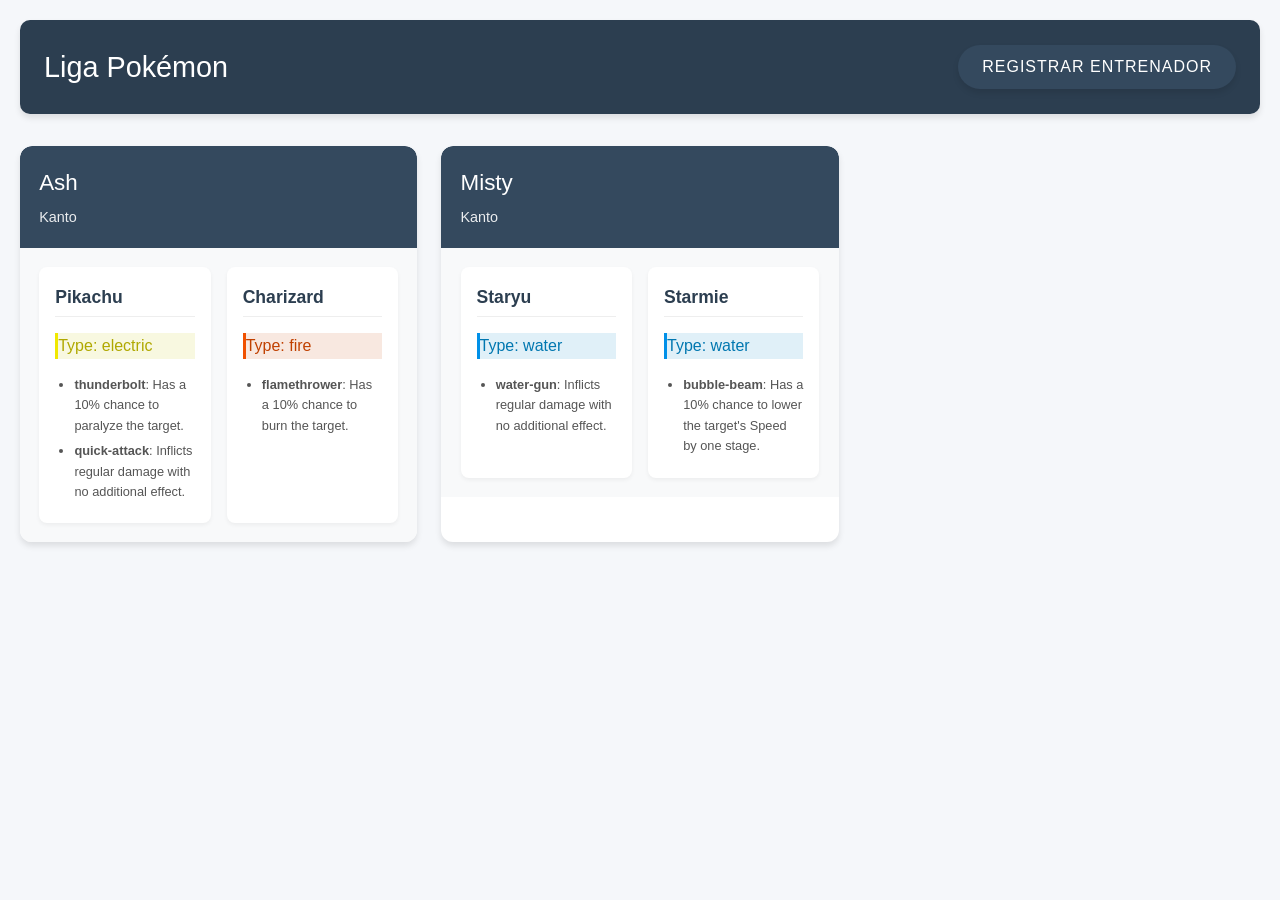
==== index.html @ a532c2db "Se agrega el Proyecto" ====
<!DOCTYPE html>
<html lang="es">
<head>
  <meta charset="UTF-8">
  <meta name="viewport" content="width=device-width, initial-scale=1.0">
  <title>Liga Pokémon - Entrenadores</title>
  <link rel="stylesheet" href="styles/main.css">
</head>
<body>
  <header>
    <h1>Liga Pokémon</h1>
    <button id="register-btn">Registrar Entrenador</button>
  </header>
  
  <main>
    <div id="trainers-container" class="trainers-grid"></div>
  </main>
  
  <script src="js/storage.js"></script>
  <script src="js/trainer.js"></script>
  <script src="js/pokemon.js"></script>
  <script src="js/main.js"></script>
</body>
</html>
---- styles/main.css ----
:root {
  --primary-color: #2c3e50;
  --secondary-color: #34495e;
  --light-color: #ecf0f1;
  --accent-color: #7f8c8d;
  --card-bg: #ffffff;
  --shadow: 0 4px 6px rgba(0, 0, 0, 0.1);
  --transition: all 0.3s ease;
  --selection-glow: rgba(44, 62, 80, 0.2);
}

body {
  font-family: 'Segoe UI', Tahoma, Geneva, Verdana, sans-serif;
  background-color: #f5f7fa;
  color: #333;
  line-height: 1.6;
  margin: 0;
  padding: 20px;
}

/* Encabezado */
header {
  background-color: var(--primary-color);
  color: white;
  padding: 1.5rem;
  border-radius: 10px;
  margin-bottom: 2rem;
  box-shadow: var(--shadow);
  display: flex;
  justify-content: space-between;
  align-items: center;
}

h1 {
  margin: 0;
  font-weight: 500;
  font-size: 1.8rem;
}

/* Botones */
button, .button {
  background-color: var(--secondary-color);
  color: white;
  border: none;
  padding: 0.8rem 1.5rem;
  border-radius: 25px;
  cursor: pointer;
  font-size: 1rem;
  transition: var(--transition);
  box-shadow: var(--shadow);
  text-transform: uppercase;
  letter-spacing: 1px;
  font-weight: 500;
}

button:hover, .button:hover {
  background-color: var(--primary-color);
  transform: translateY(-2px);
}

/* Tarjetas de Entrenadores */
.trainers-grid {
  display: grid;
  grid-template-columns: repeat(auto-fill, minmax(320px, 1fr));
  gap: 1.5rem;
}

.trainer-card {
  background-color: var(--card-bg);
  border-radius: 12px;
  overflow: hidden;
  box-shadow: var(--shadow);
  transition: var(--transition);
}

.trainer-card:hover {
  transform: translateY(-5px);
  box-shadow: 0 10px 20px rgba(0, 0, 0, 0.1);
}

.trainer-header {
  background-color: var(--secondary-color);
  color: white;
  padding: 1.2rem;
  border-top-left-radius: 12px;
  border-top-right-radius: 12px;
}

.trainer-header h2 {
  margin: 0;
  font-size: 1.4rem;
  font-weight: 500;
}

.trainer-header p {
  margin: 0.3rem 0 0;
  opacity: 0.9;
  font-size: 0.9rem;
}

/* Equipo Pokémon */
.pokemon-team {
  padding: 1.2rem;
  display: grid;
  grid-template-columns: repeat(auto-fill, minmax(140px, 1fr));
  gap: 1rem;
  background-color: #f8f9fa;
}

.pokemon-card {
  background-color: white;
  border-radius: 8px;
  padding: 1rem;
  box-shadow: 0 2px 4px rgba(0, 0, 0, 0.05);
  transition: var(--transition);
}

.pokemon-card:hover {
  box-shadow: 0 5px 15px rgba(0, 0, 0, 0.1);
}

.pokemon-card h3 {
  margin: 0 0 0.5rem;
  font-size: 1.1rem;
  color: var(--primary-color);
  border-bottom: 1px solid #eee;
  padding-bottom: 0.3rem;
}

/* Formulario de Registro */
.register-container {
  max-width: 800px;
  margin: 0 auto;
  background-color: white;
  border-radius: 12px;
  box-shadow: var(--shadow);
  padding: 2rem;
}

.trainer-form {
  display: flex;
  flex-direction: column;
  gap: 1.5rem;
}

.form-group {
  display: flex;
  flex-direction: column;
}

.form-group label {
  margin-bottom: 0.5rem;
  font-weight: 500;
  color: var(--secondary-color);
}

.form-group input {
  padding: 0.8rem;
  border: 1px solid #ddd;
  border-radius: 8px;
  font-size: 1rem;
  transition: var(--transition);
}

.form-group input:focus {
  border-color: var(--accent-color);
  outline: none;
  box-shadow: 0 0 0 3px rgba(127, 140, 141, 0.2);
}

/* Paginación */
.pagination-controls {
  display: flex;
  justify-content: center;
  align-items: center;
  gap: 15px;
  margin: 20px 0;
}

.page-button {
  background-color: var(--light-color);
  color: var(--primary-color);
  border: none;
  padding: 0.6rem 1.2rem;
  border-radius: 20px;
  cursor: pointer;
  transition: var(--transition);
}

.page-button:hover {
  background-color: #d5dbdb;
}

.page-button:disabled {
  opacity: 0.5;
  cursor: not-allowed;
}

.page-info {
  font-weight: 500;
  color: var(--secondary-color);
}

/* Grid de Pokémon - Efectos Mejorados */
#pokemon-grid {
  display: flex;
  flex-wrap: wrap;
  gap: 12px;
  margin: 20px 0;
  padding-bottom: 15px;
}

.pokemon-selection-card {
  flex: 0 0 auto;
  width: 120px;
  background-color: white;
  border: 2px solid #e0e0e0;
  border-radius: 10px;
  padding: 12px;
  display: flex;
  flex-direction: column;
  align-items: center;
  cursor: pointer;
  transition: all 0.4s cubic-bezier(0.25, 0.8, 0.25, 1);
  box-shadow: 0 2px 5px rgba(0,0,0,0.1);
  position: relative;
  overflow: hidden;
}

.pokemon-selection-card:hover {
  transform: translateY(-5px);
  box-shadow: 0 6px 12px rgba(0,0,0,0.15);
  border-color: var(--accent-color);
}

/* Estado seleccionado */
.pokemon-selection-card.selected {
  animation: cardSelected 0.6s ease forwards;
  border: 2px solid var(--primary-color);
  background: linear-gradient(to bottom, #ffffff 0%, #f8f9fa 100%);
  box-shadow: 0 5px 15px var(--selection-glow);
}

@keyframes cardSelected {
  0% { transform: translateY(0) scale(1); }
  50% { transform: translateY(-8px) scale(1.05); }
  100% { transform: translateY(-3px) scale(1.03); }
}

/* Indicador "Seleccionado" */
.pokemon-selection-card.selected::after {
  content: "✓ SELECCIONADO";
  position: absolute;
  top: 8px;
  right: 8px;
  background-color: var(--primary-color);
  color: white;
  padding: 3px 6px;
  border-radius: 10px;
  font-size: 9px;
  font-weight: bold;
  text-transform: uppercase;
  letter-spacing: 0.5px;
  box-shadow: 0 2px 4px rgba(0,0,0,0.1);
  animation: fadeIn 0.3s ease-out;
  z-index: 2;
}

@keyframes fadeIn {
  from { opacity: 0; transform: translateY(-5px); }
  to { opacity: 1; transform: translateY(0); }
}

/* Efecto de halo */
.pokemon-selection-card.selected::before {
  content: "";
  position: absolute;
  top: -2px;
  left: -2px;
  right: -2px;
  bottom: -2px;
  border-radius: 8px;
  background: radial-gradient(circle at center, rgba(44, 62, 80, 0.1) 0%, transparent 70%);
  animation: pulseGlow 2s infinite;
  z-index: 1;
}

@keyframes pulseGlow {
  0%, 100% { opacity: 0.6; }
  50% { opacity: 0.9; }
}

/* Imagen del Pokémon seleccionado */
.pokemon-selection-card.selected img {
  animation: float 3s ease-in-out infinite;
  filter: drop-shadow(0 3px 5px rgba(44, 62, 80, 0.2));
}

@keyframes float {
  0%, 100% { transform: translateY(0) rotate(0deg); }
  50% { transform: translateY(-6px) rotate(2deg); }
}

.pokemon-selection-card img {
  width: 64px;
  height: 64px;
  object-fit: contain;
  margin-bottom: 8px;
  transition: all 0.3s ease;
}

.pokemon-selection-card p {
  margin: 0;
  font-size: 14px;
  text-align: center;
  color: var(--primary-color);
  font-weight: 500;
}

/* Contador de selección mejorado */
.selected-counter {
  position: relative;
  display: inline-block;
  padding: 8px 16px;
  background: white;
  border-radius: 20px;
  font-weight: 600;
  color: var(--primary-color);
  box-shadow: 0 3px 10px rgba(0,0,0,0.1);
  border: 2px solid var(--accent-color);
  overflow: hidden;
  transition: all 0.4s ease;
  text-align: center;
  margin: 1rem 0;
}

.selected-counter::after {
  content: "";
  position: absolute;
  top: 0;
  left: 0;
  width: var(--selection-progress, 0%);
  height: 100%;
  background: linear-gradient(90deg, rgba(127, 140, 141, 0.1) 0%, rgba(236, 240, 241, 0.3) 100%);
  transition: width 0.6s ease;
  z-index: 0;
}

/* Tipos de Pokémon mejorados */
.type-electric { 
  background-color: #f8f8e0;
  color: #b0a800;
  border-left: 3px solid #f0e800;
}

.type-water { 
  background-color: #e0f0f8;
  color: #0077b0;
  border-left: 3px solid #0090e8;
}

.type-fire { 
  background-color: #f8e8e0;
  color: #c04000;
  border-left: 3px solid #f05000;
}

.type-grass { 
  background-color: #e8f8e0;
  color: #40a000;
  border-left: 3px solid #50c000;
}

.type-normal { 
  background-color: #f0f0f0;
  color: #707070;
  border-left: 3px solid #a0a0a0;
}

/* Movimientos Pokémon */
.pokemon-card ul {
  padding-left: 1.2rem;
  margin: 0.5rem 0 0;
}

.pokemon-card li {
  font-size: 0.8rem;
  margin-bottom: 0.3rem;
  color: #555;
}

/* Botón de enviar */
.submit-button {
  background-color: var(--primary-color);
  color: white;
  border: none;
  padding: 1rem;
  border-radius: 8px;
  font-size: 1rem;
  font-weight: 500;
  cursor: pointer;
  transition: var(--transition);
  margin-top: 1rem;
  text-transform: uppercase;
  letter-spacing: 1px;
}

.submit-button:hover {
  background-color: var(--secondary-color);
  transform: translateY(-2px);
  box-shadow: 0 4px 8px rgba(0, 0, 0, 0.1);
}

/* Efecto de shake para el contador */
.selected-counter.shake {
  animation: shake 0.5s ease;
}

@keyframes shake {
  0%, 100% { transform: translateX(0); }
  20%, 60% { transform: translateX(-5px); }
  40%, 80% { transform: translateX(5px); }
}

/* Efecto de completado */
.selected-counter.completed {
  animation: celebration 0.8s ease;
  background: linear-gradient(to right, var(--light-color), var(--accent-color));
  color: white;
  border-color: var(--primary-color);
}

@keyframes celebration {
  0%, 100% { transform: scale(1); }
  25%, 75% { transform: scale(1.05); }
  50% { transform: scale(1.08); }
}
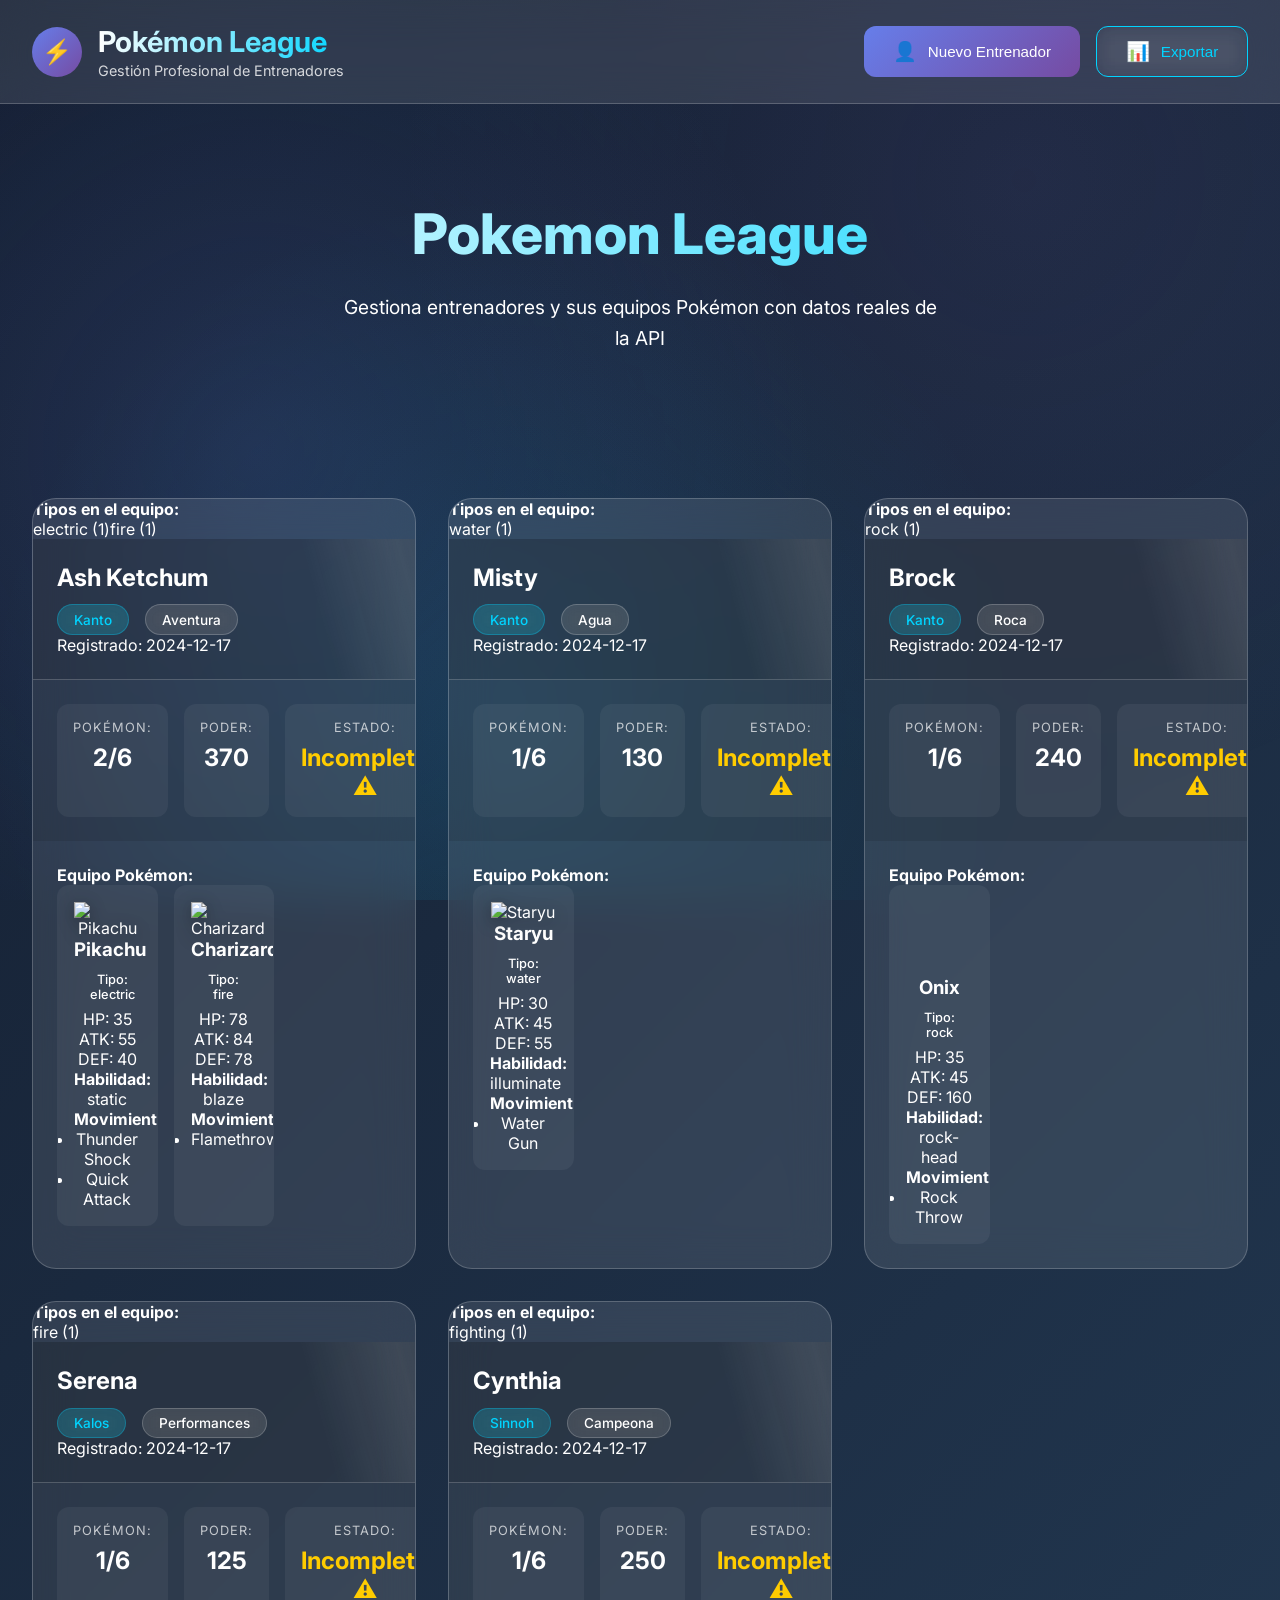
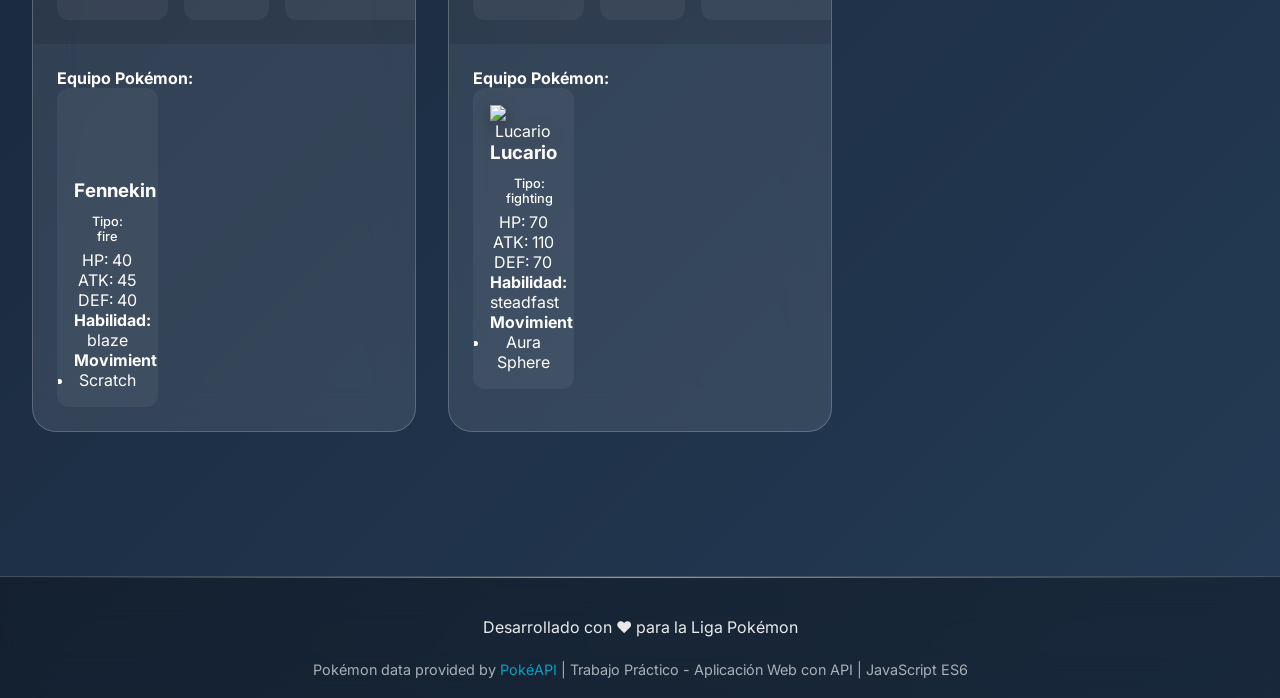
==== commit e209df9a: "update" ====
--- a/index.html
+++ b/index.html
@@ -3,22 +3,95 @@
 <head>
   <meta charset="UTF-8">
   <meta name="viewport" content="width=device-width, initial-scale=1.0">
-  <title>Liga Pokémon - Entrenadores</title>
+  <title>Pokémon League | Gestión de Entrenadores</title>
   <link rel="stylesheet" href="styles/main.css">
+  <link rel="preconnect" href="https://fonts.googleapis.com">
+  <link rel="preconnect" href="https://fonts.gstatic.com" crossorigin>
+  <link href="https://fonts.googleapis.com/css2?family=Inter:wght@300;400;500;600;700;800&display=swap" rel="stylesheet">
+  <link rel="icon" type="image/x-icon" href="https://img.icons8.com/color/96/000000/pokeball.png">
 </head>
 <body>
+  <!-- Header Elegante -->
   <header>
-    <h1>Liga Pokémon</h1>
-    <button id="register-btn">Registrar Entrenador</button>
+    <div class="header-content">
+      <div class="logo-container">
+        <div class="logo">
+          <span style="color: white;">⚡</span>
+        </div>
+        <div class="logo-text">
+          <h1>Pokémon League</h1>
+          <p class="subtitle">Gestión Profesional de Entrenadores</p>
+        </div>
+      </div>
+      
+      <div class="header-actions">
+        <button id="register-btn" class="button primary">
+          <span class="button-icon">👤</span> Nuevo Entrenador
+        </button>
+        <button onclick="exportData()" class="button secondary" title="Exportar datos">
+          <span class="button-icon">📊</span> Exportar
+        </button>
+      </div>
+    </div>
   </header>
-  
-  <main>
-    <div id="trainers-container" class="trainers-grid"></div>
+
+  <!-- Hero Section -->
+  <main class="container">
+    <section class="hero-section">
+      <h1 class="hero-title">Pokemon League</h1>
+      <p class="hero-subtitle">
+        Gestiona entrenadores y sus equipos Pokémon con datos reales de la API
+      </p>
+      
+    </section>
+
+    <!-- Loading Indicator -->
+    <div id="loading" class="loading-indicator">
+      <div class="spinner"></div>
+      <p>Cargando datos desde servidor...</p>
+    </div>
+
+    <!-- Trainer Cards Grid -->
+    <section id="trainers-container" class="trainers-grid">
+      <!-- Las cards se generarán dinámicamente -->
+    </section>
   </main>
-  
+
+  <!-- Footer Elegante -->
+  <footer>
+    <p>Desarrollado con ❤️ para la Liga Pokémon</p>
+    <p class="footer-note">
+      Pokémon data provided by <a href="https://pokeapi.co/" target="_blank">PokéAPI</a> | 
+      Trabajo Práctico - Aplicación Web con API | JavaScript ES6
+    </p>
+  </footer>
+
+  <!-- Scripts -->
+  <script src="js/pokemon.js"></script>
+  <script src="js/trainer.js"></script>
   <script src="js/storage.js"></script>
-  <script src="js/trainer.js"></script>
-  <script src="js/pokemon.js"></script>
+  <script>
+    
+    // Export function
+    window.exportData = async function() {
+      try {
+        const trainers = await StorageHandler.loadTrainers();
+        const data = JSON.stringify(trainers.map(t => t.toJSON()), null, 2);
+        const blob = new Blob([data], { type: 'application/json' });
+        const url = URL.createObjectURL(blob);
+        const a = document.createElement('a');
+        a.href = url;
+        a.download = `entrenadores_${new Date().toISOString().slice(0,10)}.json`;
+        document.body.appendChild(a);
+        a.click();
+        document.body.removeChild(a);
+        URL.revokeObjectURL(url);
+        alert('✅ Datos exportados exitosamente');
+      } catch (error) {
+        alert('❌ Error exportando datos');
+      }
+    };
+  </script>
   <script src="js/main.js"></script>
 </body>
 </html>
--- a/styles/main.css
+++ b/styles/main.css
@@ -1,194 +1,610 @@
+/* ===== VARIABLES CSS MODERNAS ===== */
 :root {
-  --primary-color: #2c3e50;
-  --secondary-color: #34495e;
-  --light-color: #ecf0f1;
-  --accent-color: #7f8c8d;
-  --card-bg: #ffffff;
-  --shadow: 0 4px 6px rgba(0, 0, 0, 0.1);
-  --transition: all 0.3s ease;
-  --selection-glow: rgba(44, 62, 80, 0.2);
+  --primary-gradient: linear-gradient(135deg, #667eea 0%, #764ba2 100%);
+  --secondary-gradient: linear-gradient(135deg, #f093fb 0%, #f5576c 100%);
+  --dark-gradient: linear-gradient(135deg, #141E30 0%, #243B55 100%);
+  --glass-bg: rgba(255, 255, 255, 0.1);
+  --glass-border: rgba(255, 255, 255, 0.2);
+  --shadow-primary: 0 20px 60px rgba(102, 126, 234, 0.3);
+  --shadow-secondary: 0 10px 40px rgba(118, 75, 162, 0.2);
+  --card-shadow: 0 8px 32px rgba(31, 38, 135, 0.37);
+  --text-primary: #ffffff;
+  --text-secondary: rgba(255, 255, 255, 0.9);
+  --accent-color: #00d4ff;
+  --success-color: #00ff88;
+  --warning-color: #ffcc00;
+  --danger-color: #ff4757;
+  --transition-smooth: all 0.4s cubic-bezier(0.4, 0, 0.2, 1);
+  --border-radius-lg: 24px;
+  --border-radius-md: 16px;
+  --border-radius-sm: 12px;
+}
+
+/* ===== RESET Y ESTILOS BASE ===== */
+* {
+  margin: 0;
+  padding: 0;
+  box-sizing: border-box;
+}
+
+html {
+  scroll-behavior: smooth;
 }
 
 body {
-  font-family: 'Segoe UI', Tahoma, Geneva, Verdana, sans-serif;
-  background-color: #f5f7fa;
-  color: #333;
+  font-family: 'Inter', -apple-system, BlinkMacSystemFont, 'Segoe UI', Roboto, sans-serif;
+  background: var(--dark-gradient);
+  color: var(--text-primary);
+  min-height: 100vh;
+  position: relative;
+  overflow-x: hidden;
+}
+
+/* Efecto de partículas en el fondo */
+body::before {
+  content: '';
+  position: fixed;
+  top: 0;
+  left: 0;
+  width: 100%;
+  height: 100%;
+  background: 
+    radial-gradient(circle at 20% 50%, rgba(102, 126, 234, 0.15) 0%, transparent 50%),
+    radial-gradient(circle at 80% 20%, rgba(118, 75, 162, 0.1) 0%, transparent 50%),
+    radial-gradient(circle at 40% 80%, rgba(0, 212, 255, 0.1) 0%, transparent 50%);
+  z-index: -1;
+}
+
+/* ===== HEADER ELEGANTE ===== */
+header {
+  background: var(--glass-bg);
+  backdrop-filter: blur(20px);
+  -webkit-backdrop-filter: blur(20px);
+  border-bottom: 1px solid var(--glass-border);
+  padding: 1.5rem 2rem;
+  position: sticky;
+  top: 0;
+  z-index: 1000;
+  animation: slideDown 0.6s ease;
+}
+
+.header-content {
+  display: flex;
+  justify-content: space-between;
+  align-items: center;
+  max-width: 1400px;
+  margin: 0 auto;
+}
+
+.logo-container {
+  display: flex;
+  align-items: center;
+  gap: 1rem;
+}
+
+.logo {
+  width: 50px;
+  height: 50px;
+  background: var(--primary-gradient);
+  border-radius: 50%;
+  display: flex;
+  align-items: center;
+  justify-content: center;
+  font-size: 1.5rem;
+  animation: float 3s ease-in-out infinite;
+}
+
+.logo-text {
+  display: flex;
+  flex-direction: column;
+}
+
+.logo-text h1 {
+  font-size: 1.8rem;
+  font-weight: 700;
+  background: linear-gradient(to right, #fff, var(--accent-color));
+  -webkit-background-clip: text;
+  -webkit-text-fill-color: transparent;
+  background-clip: text;
+}
+
+.logo-text .subtitle {
+  font-size: 0.9rem;
+  opacity: 0.8;
+  margin-top: 0.2rem;
+}
+
+.header-actions {
+  display: flex;
+  gap: 1rem;
+}
+
+/* ===== BOTONES PREMIUM ===== */
+.button {
+  position: relative;
+  background: var(--glass-bg);
+  border: 1px solid var(--glass-border);
+  color: white;
+  padding: 0.8rem 1.8rem;
+  border-radius: var(--border-radius-sm);
+  font-size: 0.95rem;
+  font-weight: 500;
+  cursor: pointer;
+  transition: var(--transition-smooth);
+  overflow: hidden;
+  backdrop-filter: blur(10px);
+  display: inline-flex;
+  align-items: center;
+  gap: 0.7rem;
+  text-decoration: none;
+}
+
+.button::before {
+  content: '';
+  position: absolute;
+  top: 0;
+  left: -100%;
+  width: 100%;
+  height: 100%;
+  background: linear-gradient(90deg, transparent, rgba(255, 255, 255, 0.2), transparent);
+  transition: left 0.6s;
+}
+
+.button:hover {
+  transform: translateY(-2px);
+  box-shadow: var(--shadow-primary);
+  background: rgba(255, 255, 255, 0.15);
+}
+
+.button:hover::before {
+  left: 100%;
+}
+
+.button.primary {
+  background: var(--primary-gradient);
+  border: none;
+}
+
+.button.secondary {
+  background: transparent;
+  border: 1px solid var(--accent-color);
+  color: var(--accent-color);
+}
+
+.button-icon {
+  font-size: 1.2rem;
+  transition: transform 0.3s ease;
+}
+
+.button:hover .button-icon {
+  transform: scale(1.2);
+}
+
+/* ===== MAIN CONTAINER ===== */
+.container {
+  max-width: 1400px;
+  margin: 0 auto;
+  padding: 2rem;
+}
+
+/* ===== HERO SECTION ===== */
+.hero-section {
+  text-align: center;
+  padding: 4rem 2rem;
+  margin-bottom: 3rem;
+}
+
+.hero-title {
+  font-size: 3.5rem;
+  font-weight: 800;
+  background: linear-gradient(to right, #fff, var(--accent-color));
+  -webkit-background-clip: text;
+  -webkit-text-fill-color: transparent;
+  background-clip: text;
+  margin-bottom: 1.5rem;
+  animation: fadeInUp 0.8s ease;
+}
+
+.hero-subtitle {
+  font-size: 1.2rem;
+  opacity: 0.9;
+  max-width: 600px;
+  margin: 0 auto 2rem;
   line-height: 1.6;
-  margin: 0;
-  padding: 20px;
-}
-
-/* Encabezado */
-header {
-  background-color: var(--primary-color);
+  animation: fadeInUp 0.8s ease 0.2s both;
+}
+
+
+/* ===== TRAINER CARDS ELEGANTES ===== */
+.trainers-grid {
+  display: grid;
+  grid-template-columns: repeat(auto-fill, minmax(380px, 1fr));
+  gap: 2rem;
+  margin: 3rem 0;
+}
+
+.trainer-card {
+  background: var(--glass-bg);
+  backdrop-filter: blur(20px);
+  border: 1px solid var(--glass-border);
+  border-radius: var(--border-radius-lg);
+  overflow: hidden;
+  transition: var(--transition-smooth);
+  position: relative;
+  animation: fadeIn 0.6s ease;
+}
+
+.trainer-card::before {
+  content: '';
+  position: absolute;
+  top: 0;
+  left: 0;
+  right: 0;
+  height: 4px;
+  background: var(--primary-gradient);
+  opacity: 0;
+  transition: opacity 0.3s ease;
+}
+
+.trainer-card:hover {
+  transform: translateY(-10px);
+  box-shadow: var(--shadow-primary);
+}
+
+.trainer-card:hover::before {
+  opacity: 1;
+}
+
+.trainer-header {
+  padding: 1.5rem;
+  background: rgba(0, 0, 0, 0.2);
+  border-bottom: 1px solid var(--glass-border);
+  position: relative;
+  overflow: hidden;
+}
+
+.trainer-header::after {
+  content: '';
+  position: absolute;
+  top: -50%;
+  right: -50%;
+  width: 100%;
+  height: 200%;
+  background: linear-gradient(45deg, transparent 30%, rgba(255, 255, 255, 0.1) 50%, transparent 70%);
+  transform: rotate(30deg);
+  animation: shine 3s infinite linear;
+}
+
+.trainer-avatar {
+  width: 70px;
+  height: 70px;
+  background: var(--secondary-gradient);
+  border-radius: 50%;
+  margin-bottom: 1rem;
+  display: flex;
+  align-items: center;
+  justify-content: center;
+  font-size: 1.8rem;
+  font-weight: bold;
+  box-shadow: 0 4px 20px rgba(0, 0, 0, 0.3);
+}
+
+.trainer-name {
+  font-size: 1.5rem;
+  font-weight: 600;
+  margin-bottom: 0.5rem;
+}
+
+.trainer-info {
+  display: flex;
+  gap: 1rem;
+  margin-top: 0.8rem;
+}
+
+.region-badge, .specialty-badge {
+  padding: 0.4rem 1rem;
+  border-radius: 20px;
+  font-size: 0.85rem;
+  font-weight: 500;
+  backdrop-filter: blur(10px);
+}
+
+.region-badge {
+  background: rgba(0, 212, 255, 0.2);
+  color: var(--accent-color);
+  border: 1px solid rgba(0, 212, 255, 0.3);
+}
+
+.specialty-badge {
+  background: rgba(255, 255, 255, 0.1);
   color: white;
+  border: 1px solid rgba(255, 255, 255, 0.2);
+}
+
+.trainer-stats {
+  display: grid;
+  grid-template-columns: repeat(3, 1fr);
+  gap: 1rem;
   padding: 1.5rem;
-  border-radius: 10px;
-  margin-bottom: 2rem;
-  box-shadow: var(--shadow);
-  display: flex;
-  justify-content: space-between;
-  align-items: center;
-}
-
-h1 {
-  margin: 0;
-  font-weight: 500;
-  font-size: 1.8rem;
-}
-
-/* Botones */
-button, .button {
-  background-color: var(--secondary-color);
-  color: white;
-  border: none;
-  padding: 0.8rem 1.5rem;
-  border-radius: 25px;
-  cursor: pointer;
-  font-size: 1rem;
-  transition: var(--transition);
-  box-shadow: var(--shadow);
+  background: rgba(0, 0, 0, 0.1);
+}
+
+.stat {
+  text-align: center;
+  padding: 1rem;
+  background: rgba(255, 255, 255, 0.05);
+  border-radius: var(--border-radius-sm);
+  transition: var(--transition-smooth);
+}
+
+.stat:hover {
+  background: rgba(255, 255, 255, 0.1);
+  transform: translateY(-2px);
+}
+
+.stat-label {
+  display: block;
+  font-size: 0.8rem;
+  opacity: 0.7;
+  margin-bottom: 0.5rem;
   text-transform: uppercase;
   letter-spacing: 1px;
+}
+
+.stat-value {
+  display: block;
+  font-size: 1.5rem;
+  font-weight: 700;
+}
+
+.stat-value.complete {
+  color: var(--success-color);
+}
+
+.stat-value.incomplete {
+  color: var(--warning-color);
+}
+
+/* ===== POKÉMON CARDS EN EQUIPO ===== */
+.pokemon-team {
+  padding: 1.5rem;
+}
+
+.team-title {
+  font-size: 1.1rem;
+  font-weight: 600;
+  margin-bottom: 1.2rem;
+  display: flex;
+  align-items: center;
+  gap: 0.5rem;
+}
+
+.team-title::before {
+  content: '⚡';
+  font-size: 1.2rem;
+}
+
+.team-grid {
+  display: grid;
+  grid-template-columns: repeat(3, 1fr);
+  gap: 1rem;
+}
+
+.pokemon-card {
+  background: rgba(255, 255, 255, 0.05);
+  border-radius: var(--border-radius-sm);
+  padding: 1rem;
+  text-align: center;
+  transition: var(--transition-smooth);
+  border: 1px solid transparent;
+  position: relative;
+  overflow: hidden;
+}
+
+.pokemon-card:hover {
+  background: rgba(255, 255, 255, 0.1);
+  border-color: var(--glass-border);
+  transform: translateY(-3px);
+}
+
+.pokemon-card img {
+  width: 70px;
+  height: 70px;
+  filter: drop-shadow(0 4px 8px rgba(0, 0, 0, 0.3));
+  transition: transform 0.3s ease;
+}
+
+.pokemon-card:hover img {
+  transform: scale(1.1) rotate(5deg);
+}
+
+.pokemon-name {
+  font-size: 0.9rem;
+  font-weight: 600;
+  margin: 0.5rem 0;
+}
+
+.pokemon-type {
+  font-size: 0.75rem;
+  padding: 0.3rem 0.8rem;
+  border-radius: 15px;
+  display: inline-block;
   font-weight: 500;
-}
-
-button:hover, .button:hover {
-  background-color: var(--primary-color);
+  margin-top: 0.3rem;
+}
+
+/* ===== FORMULARIO DE REGISTRO PREMIUM ===== */
+.form-container {
+  background: var(--glass-bg);
+  backdrop-filter: blur(20px);
+  border: 1px solid var(--glass-border);
+  border-radius: var(--border-radius-lg);
+  padding: 2.5rem;
+  margin: 3rem auto;
+  max-width: 900px;
+  animation: fadeIn 0.8s ease;
+  position: relative;
+  overflow: hidden;
+}
+
+.form-container::before {
+  content: '';
+  position: absolute;
+  top: -50%;
+  left: -50%;
+  width: 200%;
+  height: 200%;
+  background: radial-gradient(circle, rgba(255,255,255,0.1) 0%, transparent 70%);
+  z-index: -1;
+}
+
+.form-section {
+  margin-bottom: 2.5rem;
+  padding-bottom: 2rem;
+  border-bottom: 1px solid var(--glass-border);
+  animation: slideInLeft 0.6s ease;
+}
+
+.form-section:last-child {
+  border-bottom: none;
+}
+
+.form-section h2 {
+  font-size: 1.8rem;
+  font-weight: 600;
+  margin-bottom: 1.5rem;
+  background: linear-gradient(to right, #fff, var(--accent-color));
+  -webkit-background-clip: text;
+  -webkit-text-fill-color: transparent;
+  background-clip: text;
+}
+
+.section-description {
+  color: var(--text-secondary);
+  line-height: 1.6;
+  margin-bottom: 2rem;
+  font-size: 1rem;
+}
+
+.form-group {
+  margin-bottom: 1.8rem;
+  animation: fadeInUp 0.5s ease;
+}
+
+.form-group label {
+  display: block;
+  margin-bottom: 0.7rem;
+  font-weight: 500;
+  font-size: 0.95rem;
+  color: var(--text-secondary);
+}
+
+.required {
+  color: var(--danger-color);
+  margin-right: 0.3rem;
+}
+
+.form-group input {
+  width: 100%;
+  padding: 1rem 1.2rem;
+  background: rgba(255, 255, 255, 0.07);
+  border: 1px solid var(--glass-border);
+  border-radius: var(--border-radius-sm);
+  color: white;
+  font-size: 1rem;
+  transition: var(--transition-smooth);
+  font-family: 'Inter', sans-serif;
+}
+
+.form-group input:focus {
+  outline: none;
+  border-color: var(--accent-color);
+  background: rgba(255, 255, 255, 0.1);
+  box-shadow: 0 0 0 3px rgba(0, 212, 255, 0.1);
+}
+
+.form-group input::placeholder {
+  color: rgba(255, 255, 255, 0.5);
+}
+
+.help-text {
+  font-size: 0.85rem;
+  color: rgba(255, 255, 255, 0.6);
+  margin-top: 0.5rem;
+}
+
+/* ===== SELECTOR DE POKÉMON ===== */
+.selection-info {
+  display: flex;
+  justify-content: space-between;
+  align-items: center;
+  margin-bottom: 2rem;
+  flex-wrap: wrap;
+  gap: 1.5rem;
+  animation: fadeInUp 0.6s ease;
+}
+
+.selected-counter {
+  background: var(--primary-gradient);
+  padding: 1rem 2rem;
+  border-radius: var(--border-radius-sm);
+  font-weight: 600;
+  font-size: 1.1rem;
+  box-shadow: var(--shadow-primary);
+  transition: var(--transition-smooth);
+  position: relative;
+  overflow: hidden;
+}
+
+.selected-counter.completed {
+  background: var(--success-color);
+  color: #000;
+  animation: pulse 2s infinite;
+}
+
+.search-box input {
+  padding: 0.9rem 1.5rem;
+  background: rgba(255, 255, 255, 0.07);
+  border: 1px solid var(--glass-border);
+  border-radius: var(--border-radius-sm);
+  color: white;
+  width: 300px;
+  font-size: 0.95rem;
+  transition: var(--transition-smooth);
+}
+
+.search-box input:focus {
+  outline: none;
+  border-color: var(--accent-color);
+  box-shadow: 0 0 0 3px rgba(0, 212, 255, 0.1);
+}
+
+.pagination-controls {
+  display: flex;
+  justify-content: center;
+  align-items: center;
+  gap: 1.5rem;
+  margin: 2rem 0;
+  animation: fadeInUp 0.6s ease 0.2s both;
+}
+
+.page-button {
+  background: rgba(255, 255, 255, 0.1);
+  border: 1px solid var(--glass-border);
+  color: white;
+  padding: 0.8rem 1.5rem;
+  border-radius: var(--border-radius-sm);
+  cursor: pointer;
+  transition: var(--transition-smooth);
+  display: flex;
+  align-items: center;
+  gap: 0.5rem;
+  font-weight: 500;
+}
+
+.page-button:hover:not(:disabled) {
+  background: rgba(255, 255, 255, 0.2);
   transform: translateY(-2px);
-}
-
-/* Tarjetas de Entrenadores */
-.trainers-grid {
-  display: grid;
-  grid-template-columns: repeat(auto-fill, minmax(320px, 1fr));
-  gap: 1.5rem;
-}
-
-.trainer-card {
-  background-color: var(--card-bg);
-  border-radius: 12px;
-  overflow: hidden;
-  box-shadow: var(--shadow);
-  transition: var(--transition);
-}
-
-.trainer-card:hover {
-  transform: translateY(-5px);
-  box-shadow: 0 10px 20px rgba(0, 0, 0, 0.1);
-}
-
-.trainer-header {
-  background-color: var(--secondary-color);
-  color: white;
-  padding: 1.2rem;
-  border-top-left-radius: 12px;
-  border-top-right-radius: 12px;
-}
-
-.trainer-header h2 {
-  margin: 0;
-  font-size: 1.4rem;
-  font-weight: 500;
-}
-
-.trainer-header p {
-  margin: 0.3rem 0 0;
-  opacity: 0.9;
-  font-size: 0.9rem;
-}
-
-/* Equipo Pokémon */
-.pokemon-team {
-  padding: 1.2rem;
-  display: grid;
-  grid-template-columns: repeat(auto-fill, minmax(140px, 1fr));
-  gap: 1rem;
-  background-color: #f8f9fa;
-}
-
-.pokemon-card {
-  background-color: white;
-  border-radius: 8px;
-  padding: 1rem;
-  box-shadow: 0 2px 4px rgba(0, 0, 0, 0.05);
-  transition: var(--transition);
-}
-
-.pokemon-card:hover {
-  box-shadow: 0 5px 15px rgba(0, 0, 0, 0.1);
-}
-
-.pokemon-card h3 {
-  margin: 0 0 0.5rem;
-  font-size: 1.1rem;
-  color: var(--primary-color);
-  border-bottom: 1px solid #eee;
-  padding-bottom: 0.3rem;
-}
-
-/* Formulario de Registro */
-.register-container {
-  max-width: 800px;
-  margin: 0 auto;
-  background-color: white;
-  border-radius: 12px;
-  box-shadow: var(--shadow);
-  padding: 2rem;
-}
-
-.trainer-form {
-  display: flex;
-  flex-direction: column;
-  gap: 1.5rem;
-}
-
-.form-group {
-  display: flex;
-  flex-direction: column;
-}
-
-.form-group label {
-  margin-bottom: 0.5rem;
-  font-weight: 500;
-  color: var(--secondary-color);
-}
-
-.form-group input {
-  padding: 0.8rem;
-  border: 1px solid #ddd;
-  border-radius: 8px;
-  font-size: 1rem;
-  transition: var(--transition);
-}
-
-.form-group input:focus {
-  border-color: var(--accent-color);
-  outline: none;
-  box-shadow: 0 0 0 3px rgba(127, 140, 141, 0.2);
-}
-
-/* Paginación */
-.pagination-controls {
-  display: flex;
-  justify-content: center;
-  align-items: center;
-  gap: 15px;
-  margin: 20px 0;
-}
-
-.page-button {
-  background-color: var(--light-color);
-  color: var(--primary-color);
-  border: none;
-  padding: 0.6rem 1.2rem;
-  border-radius: 20px;
-  cursor: pointer;
-  transition: var(--transition);
-}
-
-.page-button:hover {
-  background-color: #d5dbdb;
 }
 
 .page-button:disabled {
@@ -198,240 +614,384 @@
 
 .page-info {
   font-weight: 500;
-  color: var(--secondary-color);
-}
-
-/* Grid de Pokémon - Efectos Mejorados */
-#pokemon-grid {
-  display: flex;
-  flex-wrap: wrap;
-  gap: 12px;
-  margin: 20px 0;
-  padding-bottom: 15px;
+  color: var(--text-secondary);
+  font-size: 0.95rem;
+}
+
+/* ===== GRID DE POKÉMON ===== */
+.pokemon-selection-grid {
+  display: grid;
+  grid-template-columns: repeat(auto-fill, minmax(150px, 1fr));
+  gap: 1.5rem;
+  min-height: 500px;
+  animation: fadeIn 0.8s ease;
 }
 
 .pokemon-selection-card {
-  flex: 0 0 auto;
-  width: 120px;
-  background-color: white;
-  border: 2px solid #e0e0e0;
-  border-radius: 10px;
-  padding: 12px;
+  background: rgba(255, 255, 255, 0.05);
+  border: 2px solid transparent;
+  border-radius: var(--border-radius-sm);
+  padding: 1.2rem;
   display: flex;
   flex-direction: column;
   align-items: center;
   cursor: pointer;
-  transition: all 0.4s cubic-bezier(0.25, 0.8, 0.25, 1);
-  box-shadow: 0 2px 5px rgba(0,0,0,0.1);
+  transition: var(--transition-smooth);
   position: relative;
   overflow: hidden;
 }
 
 .pokemon-selection-card:hover {
-  transform: translateY(-5px);
-  box-shadow: 0 6px 12px rgba(0,0,0,0.15);
+  background: rgba(255, 255, 255, 0.1);
   border-color: var(--accent-color);
-}
-
-/* Estado seleccionado */
+  transform: translateY(-5px) scale(1.02);
+  box-shadow: 0 10px 30px rgba(0, 212, 255, 0.2);
+}
+
 .pokemon-selection-card.selected {
-  animation: cardSelected 0.6s ease forwards;
-  border: 2px solid var(--primary-color);
-  background: linear-gradient(to bottom, #ffffff 0%, #f8f9fa 100%);
-  box-shadow: 0 5px 15px var(--selection-glow);
-}
-
-@keyframes cardSelected {
-  0% { transform: translateY(0) scale(1); }
-  50% { transform: translateY(-8px) scale(1.05); }
-  100% { transform: translateY(-3px) scale(1.03); }
-}
-
-/* Indicador "Seleccionado" */
-.pokemon-selection-card.selected::after {
-  content: "✓ SELECCIONADO";
-  position: absolute;
-  top: 8px;
-  right: 8px;
-  background-color: var(--primary-color);
-  color: white;
-  padding: 3px 6px;
-  border-radius: 10px;
-  font-size: 9px;
-  font-weight: bold;
-  text-transform: uppercase;
-  letter-spacing: 0.5px;
-  box-shadow: 0 2px 4px rgba(0,0,0,0.1);
-  animation: fadeIn 0.3s ease-out;
-  z-index: 2;
-}
-
-@keyframes fadeIn {
-  from { opacity: 0; transform: translateY(-5px); }
-  to { opacity: 1; transform: translateY(0); }
-}
-
-/* Efecto de halo */
-.pokemon-selection-card.selected::before {
-  content: "";
-  position: absolute;
-  top: -2px;
-  left: -2px;
-  right: -2px;
-  bottom: -2px;
-  border-radius: 8px;
-  background: radial-gradient(circle at center, rgba(44, 62, 80, 0.1) 0%, transparent 70%);
-  animation: pulseGlow 2s infinite;
-  z-index: 1;
-}
-
-@keyframes pulseGlow {
-  0%, 100% { opacity: 0.6; }
-  50% { opacity: 0.9; }
-}
-
-/* Imagen del Pokémon seleccionado */
+  background: rgba(0, 212, 255, 0.1);
+  border-color: var(--accent-color);
+  animation: cardSelect 0.6s ease;
+}
+
+.pokemon-selection-card img {
+  width: 80px;
+  height: 80px;
+  filter: drop-shadow(0 4px 8px rgba(0, 0, 0, 0.4));
+  transition: all 0.4s ease;
+}
+
 .pokemon-selection-card.selected img {
   animation: float 3s ease-in-out infinite;
-  filter: drop-shadow(0 3px 5px rgba(44, 62, 80, 0.2));
-}
-
+  filter: drop-shadow(0 0 15px rgba(0, 212, 255, 0.5));
+}
+
+.pokemon-selection-info {
+  text-align: center;
+  width: 100%;
+  margin-top: 1rem;
+}
+
+.pokemon-name {
+  font-weight: 600;
+  color: white;
+  margin-bottom: 0.5rem;
+  font-size: 1rem;
+}
+
+.pokemon-type {
+  padding: 0.4rem 1rem;
+  border-radius: 15px;
+  font-size: 0.8rem;
+  font-weight: 500;
+  display: inline-block;
+  margin-top: 0.3rem;
+}
+
+.selection-badge {
+  position: absolute;
+  top: 10px;
+  right: 10px;
+  background: var(--accent-color);
+  color: black;
+  width: 28px;
+  height: 28px;
+  border-radius: 50%;
+  display: flex;
+  align-items: center;
+  justify-content: center;
+  font-weight: bold;
+  font-size: 1rem;
+  box-shadow: 0 4px 15px rgba(0, 212, 255, 0.4);
+  animation: bounce 2s infinite;
+}
+
+/* ===== BOTONES DE FORMULARIO ===== */
+.form-actions {
+  display: flex;
+  gap: 1.5rem;
+  margin-top: 3rem;
+  animation: fadeInUp 0.6s ease 0.4s both;
+}
+
+.submit-button {
+  flex: 1;
+  background: var(--primary-gradient);
+  color: white;
+  border: none;
+  padding: 1.2rem 2rem;
+  border-radius: var(--border-radius-sm);
+  font-size: 1.1rem;
+  font-weight: 600;
+  cursor: pointer;
+  transition: var(--transition-smooth);
+  display: flex;
+  align-items: center;
+  justify-content: center;
+  gap: 0.8rem;
+  text-transform: uppercase;
+  letter-spacing: 1px;
+}
+
+.submit-button:hover {
+  transform: translateY(-3px);
+  box-shadow: var(--shadow-primary);
+  background: linear-gradient(135deg, #764ba2 0%, #667eea 100%);
+}
+
+.reset-button {
+  flex: 1;
+  background: rgba(255, 255, 255, 0.1);
+  border: 1px solid var(--glass-border);
+  color: white;
+  padding: 1.2rem 2rem;
+  border-radius: var(--border-radius-sm);
+  font-size: 1.1rem;
+  cursor: pointer;
+  transition: var(--transition-smooth);
+  display: flex;
+  align-items: center;
+  justify-content: center;
+  gap: 0.8rem;
+}
+
+.reset-button:hover {
+  background: rgba(255, 255, 255, 0.2);
+  transform: translateY(-3px);
+}
+
+/* ===== ANIMACIONES ===== */
 @keyframes float {
   0%, 100% { transform: translateY(0) rotate(0deg); }
-  50% { transform: translateY(-6px) rotate(2deg); }
-}
-
-.pokemon-selection-card img {
-  width: 64px;
-  height: 64px;
-  object-fit: contain;
-  margin-bottom: 8px;
-  transition: all 0.3s ease;
-}
-
-.pokemon-selection-card p {
-  margin: 0;
-  font-size: 14px;
+  50% { transform: translateY(-10px) rotate(2deg); }
+}
+
+@keyframes fadeInUp {
+  from {
+    opacity: 0;
+    transform: translateY(30px);
+  }
+  to {
+    opacity: 1;
+    transform: translateY(0);
+  }
+}
+
+@keyframes slideInLeft {
+  from {
+    opacity: 0;
+    transform: translateX(-30px);
+  }
+  to {
+    opacity: 1;
+    transform: translateX(0);
+  }
+}
+
+@keyframes fadeIn {
+  from { opacity: 0; }
+  to { opacity: 1; }
+}
+
+@keyframes slideDown {
+  from {
+    opacity: 0;
+    transform: translateY(-20px);
+  }
+  to {
+    opacity: 1;
+    transform: translateY(0);
+  }
+}
+
+@keyframes pulse {
+  0%, 100% { transform: scale(1); }
+  50% { transform: scale(1.05); }
+}
+
+@keyframes bounce {
+  0%, 100% { transform: scale(1); }
+  50% { transform: scale(1.1); }
+}
+
+@keyframes cardSelect {
+  0% { transform: scale(1); }
+  50% { transform: scale(1.05); }
+  100% { transform: scale(1); }
+}
+
+@keyframes shine {
+  0% { transform: rotate(30deg) translateX(-100%); }
+  100% { transform: rotate(30deg) translateX(100%); }
+}
+
+/* ===== FOOTER ELEGANTE ===== */
+footer {
+  background: rgba(0, 0, 0, 0.3);
+  backdrop-filter: blur(20px);
+  padding: 2.5rem;
+  margin-top: 4rem;
   text-align: center;
-  color: var(--primary-color);
-  font-weight: 500;
-}
-
-/* Contador de selección mejorado */
-.selected-counter {
-  position: relative;
-  display: inline-block;
-  padding: 8px 16px;
-  background: white;
-  border-radius: 20px;
-  font-weight: 600;
-  color: var(--primary-color);
-  box-shadow: 0 3px 10px rgba(0,0,0,0.1);
-  border: 2px solid var(--accent-color);
+  border-top: 1px solid var(--glass-border);
+  position: relative;
   overflow: hidden;
-  transition: all 0.4s ease;
-  text-align: center;
-  margin: 1rem 0;
-}
-
-.selected-counter::after {
-  content: "";
+}
+
+footer::before {
+  content: '';
   position: absolute;
   top: 0;
   left: 0;
-  width: var(--selection-progress, 0%);
-  height: 100%;
-  background: linear-gradient(90deg, rgba(127, 140, 141, 0.1) 0%, rgba(236, 240, 241, 0.3) 100%);
-  transition: width 0.6s ease;
-  z-index: 0;
-}
-
-/* Tipos de Pokémon mejorados */
-.type-electric { 
-  background-color: #f8f8e0;
-  color: #b0a800;
-  border-left: 3px solid #f0e800;
-}
-
-.type-water { 
-  background-color: #e0f0f8;
-  color: #0077b0;
-  border-left: 3px solid #0090e8;
-}
-
-.type-fire { 
-  background-color: #f8e8e0;
-  color: #c04000;
-  border-left: 3px solid #f05000;
-}
-
-.type-grass { 
-  background-color: #e8f8e0;
-  color: #40a000;
-  border-left: 3px solid #50c000;
-}
-
-.type-normal { 
-  background-color: #f0f0f0;
-  color: #707070;
-  border-left: 3px solid #a0a0a0;
-}
-
-/* Movimientos Pokémon */
-.pokemon-card ul {
-  padding-left: 1.2rem;
-  margin: 0.5rem 0 0;
-}
-
-.pokemon-card li {
-  font-size: 0.8rem;
-  margin-bottom: 0.3rem;
-  color: #555;
-}
-
-/* Botón de enviar */
-.submit-button {
-  background-color: var(--primary-color);
-  color: white;
-  border: none;
-  padding: 1rem;
-  border-radius: 8px;
-  font-size: 1rem;
-  font-weight: 500;
-  cursor: pointer;
-  transition: var(--transition);
-  margin-top: 1rem;
-  text-transform: uppercase;
-  letter-spacing: 1px;
-}
-
-.submit-button:hover {
-  background-color: var(--secondary-color);
-  transform: translateY(-2px);
-  box-shadow: 0 4px 8px rgba(0, 0, 0, 0.1);
-}
-
-/* Efecto de shake para el contador */
-.selected-counter.shake {
-  animation: shake 0.5s ease;
-}
-
-@keyframes shake {
-  0%, 100% { transform: translateX(0); }
-  20%, 60% { transform: translateX(-5px); }
-  40%, 80% { transform: translateX(5px); }
-}
-
-/* Efecto de completado */
-.selected-counter.completed {
-  animation: celebration 0.8s ease;
-  background: linear-gradient(to right, var(--light-color), var(--accent-color));
-  color: white;
-  border-color: var(--primary-color);
-}
-
-@keyframes celebration {
-  0%, 100% { transform: scale(1); }
-  25%, 75% { transform: scale(1.05); }
-  50% { transform: scale(1.08); }
+  right: 0;
+  height: 1px;
+  background: linear-gradient(to right, transparent, var(--accent-color), transparent);
+}
+
+footer p {
+  margin-bottom: 1rem;
+  color: var(--text-secondary);
+}
+
+footer a {
+  color: var(--accent-color);
+  text-decoration: none;
+  transition: var(--transition-smooth);
+  position: relative;
+}
+
+footer a::after {
+  content: '';
+  position: absolute;
+  bottom: -2px;
+  left: 0;
+  width: 0;
+  height: 1px;
+  background: var(--accent-color);
+  transition: width 0.3s ease;
+}
+
+footer a:hover::after {
+  width: 100%;
+}
+
+.footer-note {
+  font-size: 0.9rem;
+  opacity: 0.7;
+  margin-top: 1.5rem;
+}
+
+/* ===== LOADING INDICATOR ===== */
+.loading-indicator {
+  display: flex;
+  flex-direction: column;
+  align-items: center;
+  justify-content: center;
+  padding: 3rem;
+  text-align: center;
+}
+
+.spinner {
+  width: 60px;
+  height: 60px;
+  border: 3px solid transparent;
+  border-top: 3px solid var(--accent-color);
+  border-radius: 50%;
+  animation: spin 1s linear infinite;
+  margin-bottom: 1.5rem;
+  position: relative;
+}
+
+.spinner::before {
+  content: '';
+  position: absolute;
+  top: -3px;
+  left: -3px;
+  right: -3px;
+  bottom: -3px;
+  border: 3px solid transparent;
+  border-top: 3px solid var(--success-color);
+  border-radius: 50%;
+  animation: spin 1.5s linear infinite reverse;
+}
+
+@keyframes spin {
+  0% { transform: rotate(0deg); }
+  100% { transform: rotate(360deg); }
+}
+
+/* ===== RESPONSIVE DESIGN ===== */
+@media (max-width: 1024px) {
+  .trainers-grid {
+    grid-template-columns: repeat(auto-fill, minmax(340px, 1fr));
+  }
+  
+  .hero-title {
+    font-size: 2.8rem;
+  }
+}
+
+@media (max-width: 768px) {
+  .header-content {
+    flex-direction: column;
+    gap: 1.5rem;
+    text-align: center;
+  }
+  
+  .header-actions {
+    flex-direction: column;
+    width: 100%;
+  }
+  
+  .button {
+    width: 100%;
+    justify-content: center;
+  }
+  
+  .trainers-grid {
+    grid-template-columns: 1fr;
+  }
+  
+  .team-grid {
+    grid-template-columns: repeat(2, 1fr);
+  }
+  
+  .hero-stats {
+    flex-direction: column;
+    gap: 2rem;
+  }
+  
+  .selection-info {
+    flex-direction: column;
+    align-items: stretch;
+  }
+  
+  .search-box input {
+    width: 100%;
+  }
+  
+  .form-actions {
+    flex-direction: column;
+  }
+  
+  .pokemon-selection-grid {
+    grid-template-columns: repeat(auto-fill, minmax(130px, 1fr));
+  }
+}
+
+@media (max-width: 480px) {
+  .container {
+    padding: 1rem;
+  }
+  
+  .form-container {
+    padding: 1.5rem;
+  }
+  
+  .hero-title {
+    font-size: 2.2rem;
+  }
+  
+  .trainer-stats {
+    grid-template-columns: 1fr;
+  }
 }
